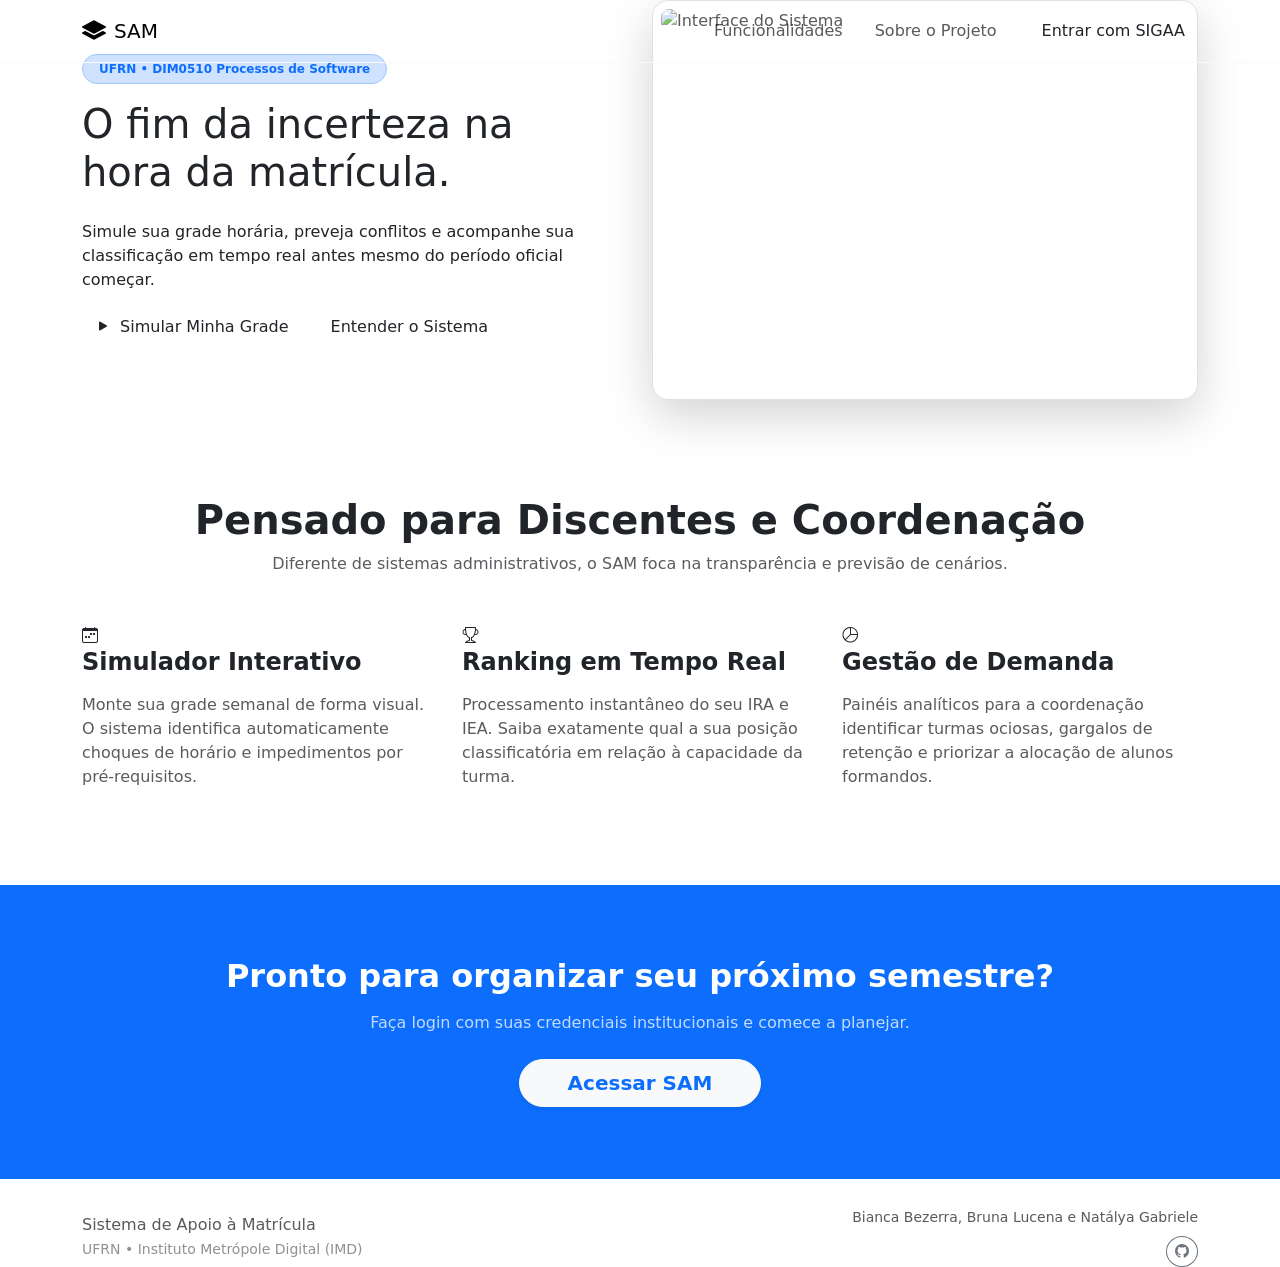
==== sam-api/src/main/resources/templates/pages/index.html @ b3eb67b0 "add thymeleaf and landinfPage" ====
<!DOCTYPE html>
<html xmlns:th="http://www.thymeleaf.org">
<head>
    <title>SAM</title>
    <script src="https://cdn.jsdelivr.net/npm/bootstrap@5.3.0/dist/js/bootstrap.bundle.min.js"></script>
    <link rel="stylesheet" th:href="@{/css/main.css}">
    <link rel="preconnect" href="https://fonts.googleapis.com">
    <link rel="preconnect" href="https://fonts.gstatic.com" crossorigin>
    <link href="https://fonts.googleapis.com/css2?family=Inter:wght@300;400;500;600;700;800&display=swap" rel="stylesheet">
    
    <link href="https://cdn.jsdelivr.net/npm/bootstrap@5.3.0/dist/css/bootstrap.min.css" rel="stylesheet">
    <link href="https://cdn.jsdelivr.net/npm/bootstrap-icons@1.10.5/font/bootstrap-icons.css" rel="stylesheet">
</head>
<body>
    <nav class="navbar navbar-expand-lg navbar-light fixed-top border-bottom border-light">
        <div class="container">
            <a class="navbar-brand d-flex align-items-center" href="/">
                <i class="bi bi-layers-fill me-2 fs-4"></i> SAM
            </a>
            <button class="navbar-toggler border-0 shadow-none" type="button" data-bs-toggle="collapse" data-bs-target="#navbarNav">
                <span class="navbar-toggler-icon"></span>
            </button>
            <div class="collapse navbar-collapse" id="navbarNav">
                <ul class="navbar-nav ms-auto align-items-center">
                    <li class="nav-item"><a class="nav-link px-3" href="#funcionalidades">Funcionalidades</a></li>
                    <li class="nav-item"><a class="nav-link px-3" href="#sobre">Sobre o Projeto</a></li>
                    <li class="nav-item ms-lg-3 mt-3 mt-lg-0">
                        <a href="#" class="btn btn-outline-custom w-100">Entrar com SIGAA</a>
                    </li>
                </ul>
            </div>
        </div>
    </nav>

    <section class="hero-section">
        <div class="container">
            <div class="row align-items-center justify-content-center text-center text-lg-start">
                <div class="col-lg-6 mb-5 mb-lg-0 pe-lg-5">
                    <span class="badge bg-primary-subtle text-primary border border-primary-subtle px-3 py-2 rounded-pill fw-semibold mb-3">
                        UFRN • DIM0510 Processos de Software
                    </span>
                    <h1 class="hero-title mb-4">O fim da incerteza na hora da matrícula.</h1>
                    <p class="hero-subtitle">
                        Simule sua grade horária, preveja conflitos e acompanhe sua classificação em tempo real antes mesmo do período oficial começar.
                    </p>
                    <div class="d-flex flex-column flex-sm-row gap-3 justify-content-center justify-content-lg-start">
                        <a href="/login" class="btn btn-primary-custom text-decoration-none">
                            <i class="bi bi-play-fill me-1"></i> Simular Minha Grade
                        </a>
                        <a href="#funcionalidades" class="btn btn-outline-custom text-decoration-none">
                            Entender o Sistema
                        </a>
                    </div>
                </div>
                <div class="col-lg-6">
                    <div class="position-relative">
                        <div class="bg-white rounded-4 shadow-lg border p-2" style="height: 400px; width: 100%; display: flex; align-items: center; justify-content: center; overflow: hidden;">
                            <img src="https://images.unsplash.com/photo-1551288049-bebda4e38f71?auto=format&fit=crop&q=80&w=800" alt="Interface do Sistema" class="img-fluid rounded-3 opacity-75" style="object-fit: cover; width: 100%; height: 100%;">
                        </div>
                    </div>
                </div>
            </div>
        </div>
    </section>

    <section id="funcionalidades" class="py-5 my-5">
        <div class="container">
            <div class="text-center mb-5">
                <h2 class="fw-bold h1">Pensado para Discentes e Coordenação</h2>
                <p class="text-muted">Diferente de sistemas administrativos, o SAM foca na transparência e previsão de cenários.</p>
            </div>

            <div class="row g-4">
                <div class="col-md-4">
                    <div class="feature-card">
                        <div class="feature-icon">
                            <i class="bi bi-calendar-week"></i>
                        </div>
                        <h4 class="fw-bold mb-3">Simulador Interativo</h4>
                        <p class="text-muted mb-0">Monte sua grade semanal de forma visual. O sistema identifica automaticamente choques de horário e impedimentos por pré-requisitos.</p>
                    </div>
                </div>
                <div class="col-md-4">
                    <div class="feature-card">
                        <div class="feature-icon">
                            <i class="bi bi-trophy"></i>
                        </div>
                        <h4 class="fw-bold mb-3">Ranking em Tempo Real</h4>
                        <p class="text-muted mb-0">Processamento instantâneo do seu IRA e IEA. Saiba exatamente qual a sua posição classificatória em relação à capacidade da turma.</p>
                    </div>
                </div>
                <div class="col-md-4">
                    <div class="feature-card">
                        <div class="feature-icon">
                            <i class="bi bi-pie-chart"></i>
                        </div>
                        <h4 class="fw-bold mb-3">Gestão de Demanda</h4>
                        <p class="text-muted mb-0">Painéis analíticos para a coordenação identificar turmas ociosas, gargalos de retenção e priorizar a alocação de alunos formandos.</p>
                    </div>
                </div>
            </div>
        </div>
    </section>

    <section class="py-5 bg-primary text-white text-center">
        <div class="container py-4">
            <h2 class="fw-bold mb-3">Pronto para organizar seu próximo semestre?</h2>
            <p class="mb-4 opacity-75">Faça login com suas credenciais institucionais e comece a planejar.</p>
            <a href="/login" class="btn btn-light btn-lg fw-bold text-primary px-5 rounded-pill shadow-sm">
                Acessar SAM
            </a>
        </div>
    </section>

    <footer id="sobre">
        <div class="container">
            <div class="row align-items-center">
                <div class="col-md-6 text-center text-md-start mb-3 mb-md-0">
                    <h5 class="fw-bold text-white mb-1"><i class="bi bi-layers-fill me-2"></i>SAM</h5>
                    <p class="mb-0 opacity-75">Sistema de Apoio à Matrícula</p>
                    <small class="opacity-50">UFRN • Instituto Metrópole Digital (IMD)</small>
                </div>
                <div class="col-md-6 text-center text-md-end">
                    <p class="mb-1 fw-semibold text-white">Desenvolvido por:</p>
                    <p class="mb-2 opacity-75 small">
                        Bianca Bezerra, Bruna Lucena e Natálya Gabriele
                    </p>
                    <a href="https://github.com/NatalyaNunes/SAM-SistemaAcademico" target="_blank" class="btn btn-sm btn-outline-secondary rounded-circle ms-2" title="GitHub">
                        <i class="bi bi-github"></i>
                    </a>
                </div>
            </div>
        </div>
    </footer>
</body>
</html>
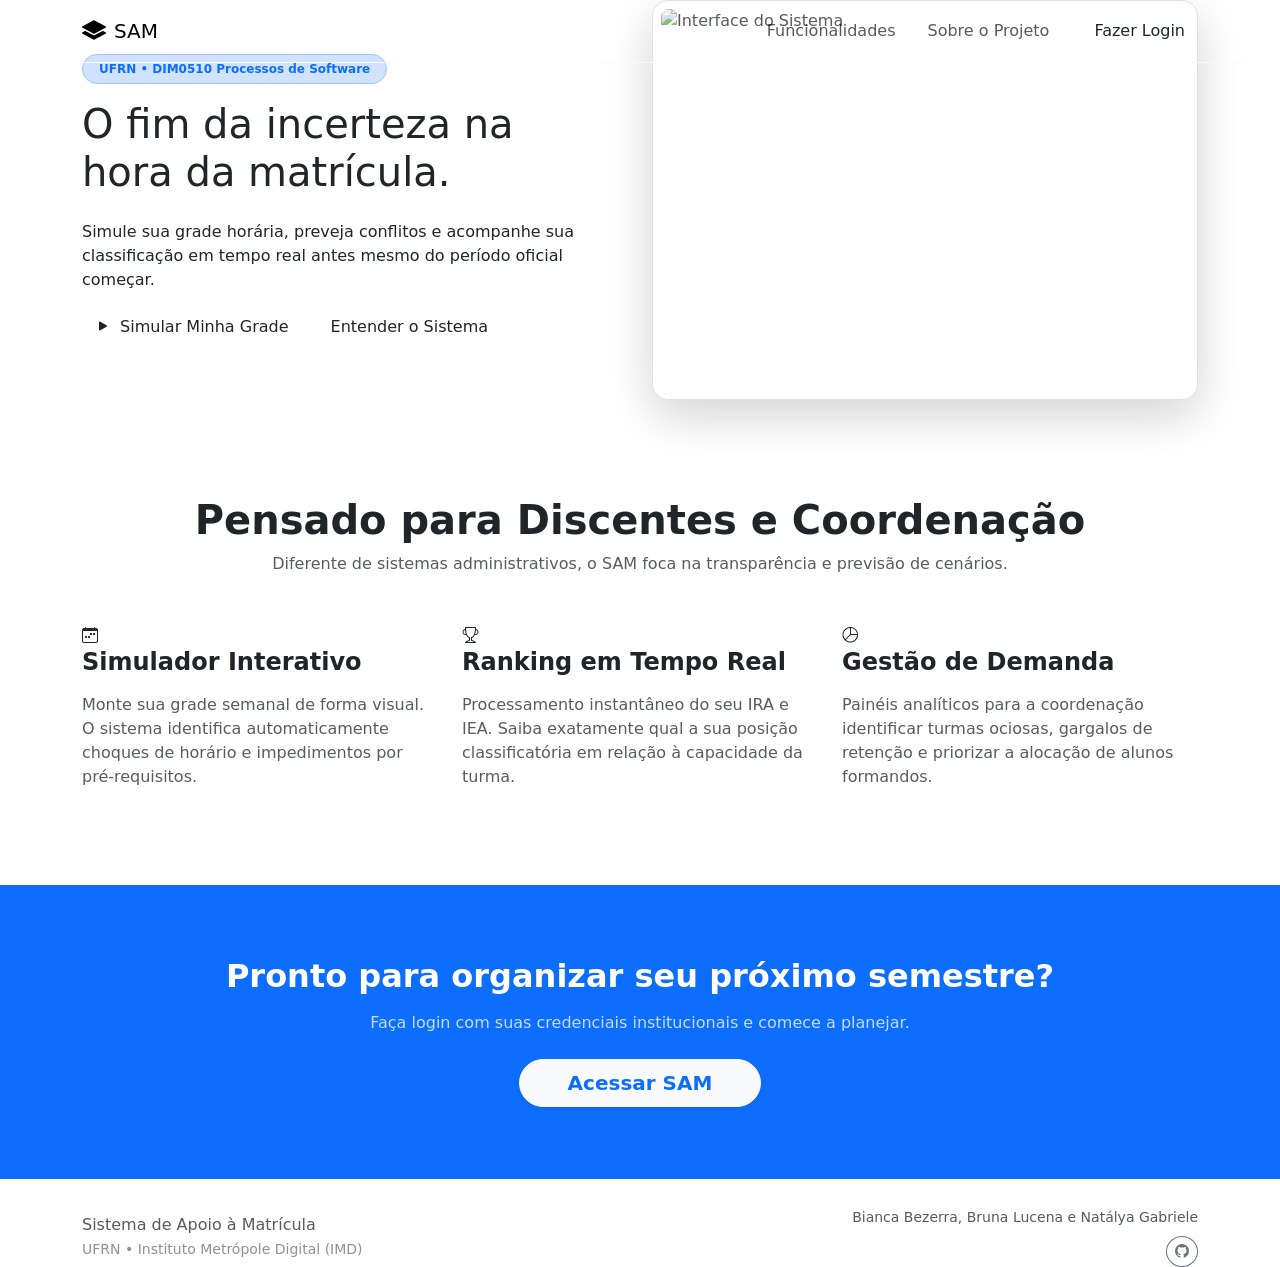
==== commit eb83122b: "add login e cadastro" ====
--- a/sam-api/src/main/resources/templates/pages/index.html
+++ b/sam-api/src/main/resources/templates/pages/index.html
@@ -1,23 +1,28 @@
 <!DOCTYPE html>
 <html xmlns:th="http://www.thymeleaf.org">
+
 <head>
     <title>SAM</title>
     <script src="https://cdn.jsdelivr.net/npm/bootstrap@5.3.0/dist/js/bootstrap.bundle.min.js"></script>
-    <link rel="stylesheet" th:href="@{/css/main.css}">
     <link rel="preconnect" href="https://fonts.googleapis.com">
     <link rel="preconnect" href="https://fonts.gstatic.com" crossorigin>
-    <link href="https://fonts.googleapis.com/css2?family=Inter:wght@300;400;500;600;700;800&display=swap" rel="stylesheet">
-    
+    <link href="https://fonts.googleapis.com/css2?family=Inter:wght@300;400;500;600;700;800&display=swap"
+        rel="stylesheet">
+
     <link href="https://cdn.jsdelivr.net/npm/bootstrap@5.3.0/dist/css/bootstrap.min.css" rel="stylesheet">
     <link href="https://cdn.jsdelivr.net/npm/bootstrap-icons@1.10.5/font/bootstrap-icons.css" rel="stylesheet">
+
+    <link rel="stylesheet" th:href="@{/css/main.css}">
 </head>
+
 <body>
-    <nav class="navbar navbar-expand-lg navbar-light fixed-top border-bottom border-light">
+    <nav class="navbar navbar-expand-lg navbar-light fixed-top border-bottom border-light py-2">
         <div class="container">
             <a class="navbar-brand d-flex align-items-center" href="/">
                 <i class="bi bi-layers-fill me-2 fs-4"></i> SAM
             </a>
-            <button class="navbar-toggler border-0 shadow-none" type="button" data-bs-toggle="collapse" data-bs-target="#navbarNav">
+            <button class="navbar-toggler border-0 shadow-none" type="button" data-bs-toggle="collapse"
+                data-bs-target="#navbarNav">
                 <span class="navbar-toggler-icon"></span>
             </button>
             <div class="collapse navbar-collapse" id="navbarNav">
@@ -25,7 +30,10 @@
                     <li class="nav-item"><a class="nav-link px-3" href="#funcionalidades">Funcionalidades</a></li>
                     <li class="nav-item"><a class="nav-link px-3" href="#sobre">Sobre o Projeto</a></li>
                     <li class="nav-item ms-lg-3 mt-3 mt-lg-0">
-                        <a href="#" class="btn btn-outline-custom w-100">Entrar com SIGAA</a>
+                        <button type="button" class="btn btn-primary-custom" data-bs-toggle="modal"
+                            data-bs-target="#loginModal">
+                            Fazer Login
+                        </button>
                     </li>
                 </ul>
             </div>
@@ -36,26 +44,31 @@
         <div class="container">
             <div class="row align-items-center justify-content-center text-center text-lg-start">
                 <div class="col-lg-6 mb-5 mb-lg-0 pe-lg-5">
-                    <span class="badge bg-primary-subtle text-primary border border-primary-subtle px-3 py-2 rounded-pill fw-semibold mb-3">
+                    <span
+                        class="badge bg-primary-subtle text-primary border border-primary-subtle px-3 py-2 rounded-pill fw-semibold mb-3">
                         UFRN • DIM0510 Processos de Software
                     </span>
                     <h1 class="hero-title mb-4">O fim da incerteza na hora da matrícula.</h1>
                     <p class="hero-subtitle">
-                        Simule sua grade horária, preveja conflitos e acompanhe sua classificação em tempo real antes mesmo do período oficial começar.
+                        Simule sua grade horária, preveja conflitos e acompanhe sua classificação em tempo real antes
+                        mesmo do período oficial começar.
                     </p>
                     <div class="d-flex flex-column flex-sm-row gap-3 justify-content-center justify-content-lg-start">
-                        <a href="/login" class="btn btn-primary-custom text-decoration-none">
+                        <a href="#loginModal" data-bs-toggle="modal" class="btn btn-primary-custom text-decoration-none">
                             <i class="bi bi-play-fill me-1"></i> Simular Minha Grade
                         </a>
-                        <a href="#funcionalidades" class="btn btn-outline-custom text-decoration-none">
+                        <a href="#funcionalidades" class="btn btn-outline-custom">
                             Entender o Sistema
                         </a>
                     </div>
                 </div>
                 <div class="col-lg-6">
                     <div class="position-relative">
-                        <div class="bg-white rounded-4 shadow-lg border p-2" style="height: 400px; width: 100%; display: flex; align-items: center; justify-content: center; overflow: hidden;">
-                            <img src="https://images.unsplash.com/photo-1551288049-bebda4e38f71?auto=format&fit=crop&q=80&w=800" alt="Interface do Sistema" class="img-fluid rounded-3 opacity-75" style="object-fit: cover; width: 100%; height: 100%;">
+                        <div class="bg-white rounded-4 shadow-lg border p-2"
+                            style="height: 400px; width: 100%; display: flex; align-items: center; justify-content: center; overflow: hidden;">
+                            <img src="https://images.unsplash.com/photo-1551288049-bebda4e38f71?auto=format&fit=crop&q=80&w=800"
+                                alt="Interface do Sistema" class="img-fluid rounded-3 opacity-75"
+                                style="object-fit: cover; width: 100%; height: 100%;">
                         </div>
                     </div>
                 </div>
@@ -67,7 +80,8 @@
         <div class="container">
             <div class="text-center mb-5">
                 <h2 class="fw-bold h1">Pensado para Discentes e Coordenação</h2>
-                <p class="text-muted">Diferente de sistemas administrativos, o SAM foca na transparência e previsão de cenários.</p>
+                <p class="text-muted">Diferente de sistemas administrativos, o SAM foca na transparência e previsão de
+                    cenários.</p>
             </div>
 
             <div class="row g-4">
@@ -77,7 +91,8 @@
                             <i class="bi bi-calendar-week"></i>
                         </div>
                         <h4 class="fw-bold mb-3">Simulador Interativo</h4>
-                        <p class="text-muted mb-0">Monte sua grade semanal de forma visual. O sistema identifica automaticamente choques de horário e impedimentos por pré-requisitos.</p>
+                        <p class="text-muted mb-0">Monte sua grade semanal de forma visual. O sistema identifica
+                            automaticamente choques de horário e impedimentos por pré-requisitos.</p>
                     </div>
                 </div>
                 <div class="col-md-4">
@@ -86,7 +101,8 @@
                             <i class="bi bi-trophy"></i>
                         </div>
                         <h4 class="fw-bold mb-3">Ranking em Tempo Real</h4>
-                        <p class="text-muted mb-0">Processamento instantâneo do seu IRA e IEA. Saiba exatamente qual a sua posição classificatória em relação à capacidade da turma.</p>
+                        <p class="text-muted mb-0">Processamento instantâneo do seu IRA e IEA. Saiba exatamente qual a
+                            sua posição classificatória em relação à capacidade da turma.</p>
                     </div>
                 </div>
                 <div class="col-md-4">
@@ -95,7 +111,8 @@
                             <i class="bi bi-pie-chart"></i>
                         </div>
                         <h4 class="fw-bold mb-3">Gestão de Demanda</h4>
-                        <p class="text-muted mb-0">Painéis analíticos para a coordenação identificar turmas ociosas, gargalos de retenção e priorizar a alocação de alunos formandos.</p>
+                        <p class="text-muted mb-0">Painéis analíticos para a coordenação identificar turmas ociosas,
+                            gargalos de retenção e priorizar a alocação de alunos formandos.</p>
                     </div>
                 </div>
             </div>
@@ -125,12 +142,193 @@
                     <p class="mb-2 opacity-75 small">
                         Bianca Bezerra, Bruna Lucena e Natálya Gabriele
                     </p>
-                    <a href="https://github.com/NatalyaNunes/SAM-SistemaAcademico" target="_blank" class="btn btn-sm btn-outline-secondary rounded-circle ms-2" title="GitHub">
+                    <a href="https://github.com/NatalyaNunes/SAM-SistemaAcademico" target="_blank"
+                        class="btn btn-sm btn-outline-secondary rounded-circle ms-2" title="GitHub">
                         <i class="bi bi-github"></i>
                     </a>
                 </div>
             </div>
         </div>
     </footer>
+    <div class="modal fade" id="loginModal" tabindex="-1" aria-labelledby="loginModalLabel" aria-hidden="true">
+        <div class="modal-dialog modal-dialog-centered">
+            <div class="modal-content card">
+
+                <div class="modal-header border-0 pb-0">
+                    <h5 class="modal-title w-100 text-center fw-bold" style="color: var(--text-main);"
+                        id="loginModalLabel">Bem-vindo de volta</h5>
+                    <button type="button" class="btn-close" data-bs-dismiss="modal" aria-label="Fechar"></button>
+                </div>
+
+                <div class="modal-body p-4 p-md-5 pt-3">
+                    <p class="text-center mb-4" style="color: var(--text-muted);">Insira suas credenciais para acessar o
+                        sistema.</p>
+
+                    <form>
+                        <div class="mb-3">
+                            <label for="emailInput" class="form-label fw-semibold"
+                                style="color: var(--text-main);">E-mail</label>
+                            <input type="email" class="form-control form-control-custom" id="emailInput"
+                                placeholder="seu@email.com" required>
+                        </div>
+
+                        <div class="mb-4">
+                            <label for="passwordInput" class="form-label fw-semibold"
+                                style="color: var(--text-main);">Senha</label>
+                            <input type="password" class="form-control form-control-custom" id="passwordInput"
+                                placeholder="••••••••" required>
+                        </div>
+
+                        <div class="d-grid mt-4">
+                            <button type="submit" class="btn btn-primary-custom w-100">Entrar</button>
+                        </div>
+                        <div class="text-end mt-2">
+                            <a href="#cadastroAlunoModal" data-bs-toggle="modal" class="text-decoration-none small"
+                                style="color: var(--primary); font-weight: 600;">Ainda não tem uma conta? Cadastre-se
+                                aqui!</a>
+                        </div>
+                    </form>
+                </div>
+            </div>
+        </div>
+    </div>
+
+    <div class="modal fade" id="cadastroAlunoModal" tabindex="-1" aria-labelledby="cadastroAlunoModalLabel"
+        aria-hidden="true">
+        <div class="modal-dialog modal-dialog-centered modal-lg">
+            <div class="modal-content card border-0">
+
+                <div class="modal-header border-0 pb-0 pt-4 px-4 px-md-5 position-relative">
+                    <button type="button" class="btn-close position-absolute top-0 end-0 mt-4 me-4"
+                        data-bs-dismiss="modal" aria-label="Fechar"></button>
+
+                    <div class="w-100 text-center">
+                        <div class="feature-icon mx-auto mb-3">
+                            <i class="bi bi-person-plus-fill"></i>
+                        </div>
+                        <h4 class="fw-bold" style="color: var(--text-main);" id="cadastroAlunoModalLabel">Cadastrar Novo
+                            Aluno</h4>
+                        <p class="mb-0" style="color: var(--text-muted);">Preencha as informações acadêmicas e de acesso
+                            do aluno.</p>
+                    </div>
+                </div>
+
+                <div class="modal-body p-4 p-md-5 pt-4">
+                    <form>
+                        <div class="mb-4">
+                            <label for="nomeAluno" class="form-label fw-semibold" style="color: var(--text-main);">Nome
+                                Completo</label>
+                            <input type="text" class="form-control form-control-custom" id="nomeAluno"
+                                placeholder="Ex: João da Silva" required>
+                        </div>
+
+                        <div class="row">
+                            <div class="col-md-6 mb-4">
+                                <label for="matricula" class="form-label fw-semibold"
+                                    style="color: var(--text-main);">Matrícula</label>
+                                <input type="text" class="form-control form-control-custom" id="matricula"
+                                    placeholder="Ex: 20240012345" required>
+                            </div>
+                            <div class="col-md-6 mb-4">
+                                <label for="emailInstitucional" class="form-label fw-semibold"
+                                    style="color: var(--text-main);">E-mail Institucional</label>
+                                <input type="email" class="form-control form-control-custom" id="emailInstitucional"
+                                    placeholder="aluno@instituicao.edu.br" required>
+                            </div>
+                        </div>
+
+                        <div class="row">
+                            <div class="col-md-6 mb-4">
+                                <label for="curso" class="form-label fw-semibold"
+                                    style="color: var(--text-main);">Curso</label>
+                                <select class="form-select form-control-custom" id="curso" required>
+                                    <option value="" selected disabled>Selecione o curso...</option>
+                                    <option value="BTI">Bacharelado em Tecnologia da Informação (BTI)</option>
+                                    <option value="ENG_COMP">Engenharia de Computação</option>
+                                    <option value="CIENCIA_COMP">Ciência da Computação</option>
+                                    <option value="SISTEMAS">Sistemas de Informação</option>
+                                </select>
+                            </div>
+                            <div class="col-md-6 mb-4">
+                                <label for="periodo" class="form-label fw-semibold"
+                                    style="color: var(--text-main);">Período Atual</label>
+                                <input type="text" class="form-control form-control-custom" id="periodo"
+                                    placeholder="5°" required>
+                            </div>
+                        </div>
+
+                        <div class="row">
+                            <div class="col-md-6 mb-4">
+                                <label for="ira" class="form-label fw-semibold"
+                                    style="color: var(--text-main);">IRA</label>
+                                <input type="text" class="form-control form-control-custom" id="ira"
+                                    placeholder="Ex: 8.5" required>
+                            </div>
+                            <div class="col-md-6 mb-4">
+                                <label for="iea" class="form-label fw-semibold"
+                                    style="color: var(--text-main);">IEA</label>
+                                <input type="text" class="form-control form-control-custom" id="iea"
+                                    placeholder="Ex: 8.5" required>
+                            </div>
+                        </div>
+
+                        <div class="row">
+                            <div class="col-md-6 mb-4">
+                                <label class="form-label fw-semibold d-block" style="color: var(--text-main);">É
+                                    concluinte?</label>
+
+                                <div class="mt-2 d-flex gap-4">
+                                    <div class="form-check">
+                                        <input class="form-check-input" type="radio" name="is_concluinte"
+                                            id="concluinte_sim" value="sim" required>
+                                        <label class="form-check-label" for="concluinte_sim"
+                                            style="color: var(--text-main);">
+                                            Sim
+                                        </label>
+                                    </div>
+
+                                    <div class="form-check">
+                                        <input class="form-check-input" type="radio" name="is_concluinte"
+                                            id="concluinte_nao" value="nao" required>
+                                        <label class="form-check-label" for="concluinte_nao"
+                                            style="color: var(--text-main);">
+                                            Não
+                                        </label>
+                                    </div>
+                                </div>
+                            </div>
+                        </div>
+
+                        <div class="row">
+                            <div class="col-md-6 mb-4">
+                                <label for="senhaProvisoria" class="form-label fw-semibold"
+                                    style="color: var(--text-main);">Senha Provisória</label>
+                                <input type="password" class="form-control form-control-custom" id="senhaProvisoria"
+                                    placeholder="••••••••" required>
+                            </div>
+                            <div class="col-md-6 mb-4">
+                                <label for="confirmaSenha" class="form-label fw-semibold"
+                                    style="color: var(--text-main);">Confirmar Senha</label>
+                                <input type="password" class="form-control form-control-custom" id="confirmaSenha"
+                                    placeholder="••••••••" required>
+                            </div>
+                        </div>
+
+                        <div class="d-flex justify-content-end gap-3 mt-2 pt-4 border-top">
+                            <button type="button" class="btn btn-outline-custom"
+                                data-bs-dismiss="modal">Cancelar</button>
+                            <button type="submit" class="btn btn-primary-custom">Salvar Cadastro</button>
+                        </div>
+                    </form>
+                    <div class="text-end mt-2">
+                        <a href="#loginModal" data-bs-toggle="modal" class="text-decoration-none small"
+                            style="color: var(--primary); font-weight: 600;">Já possui conta? Faça login aqui!</a>
+                    </div>
+                </div>
+            </div>
+        </div>
+    </div>
+
 </body>
+
 </html>
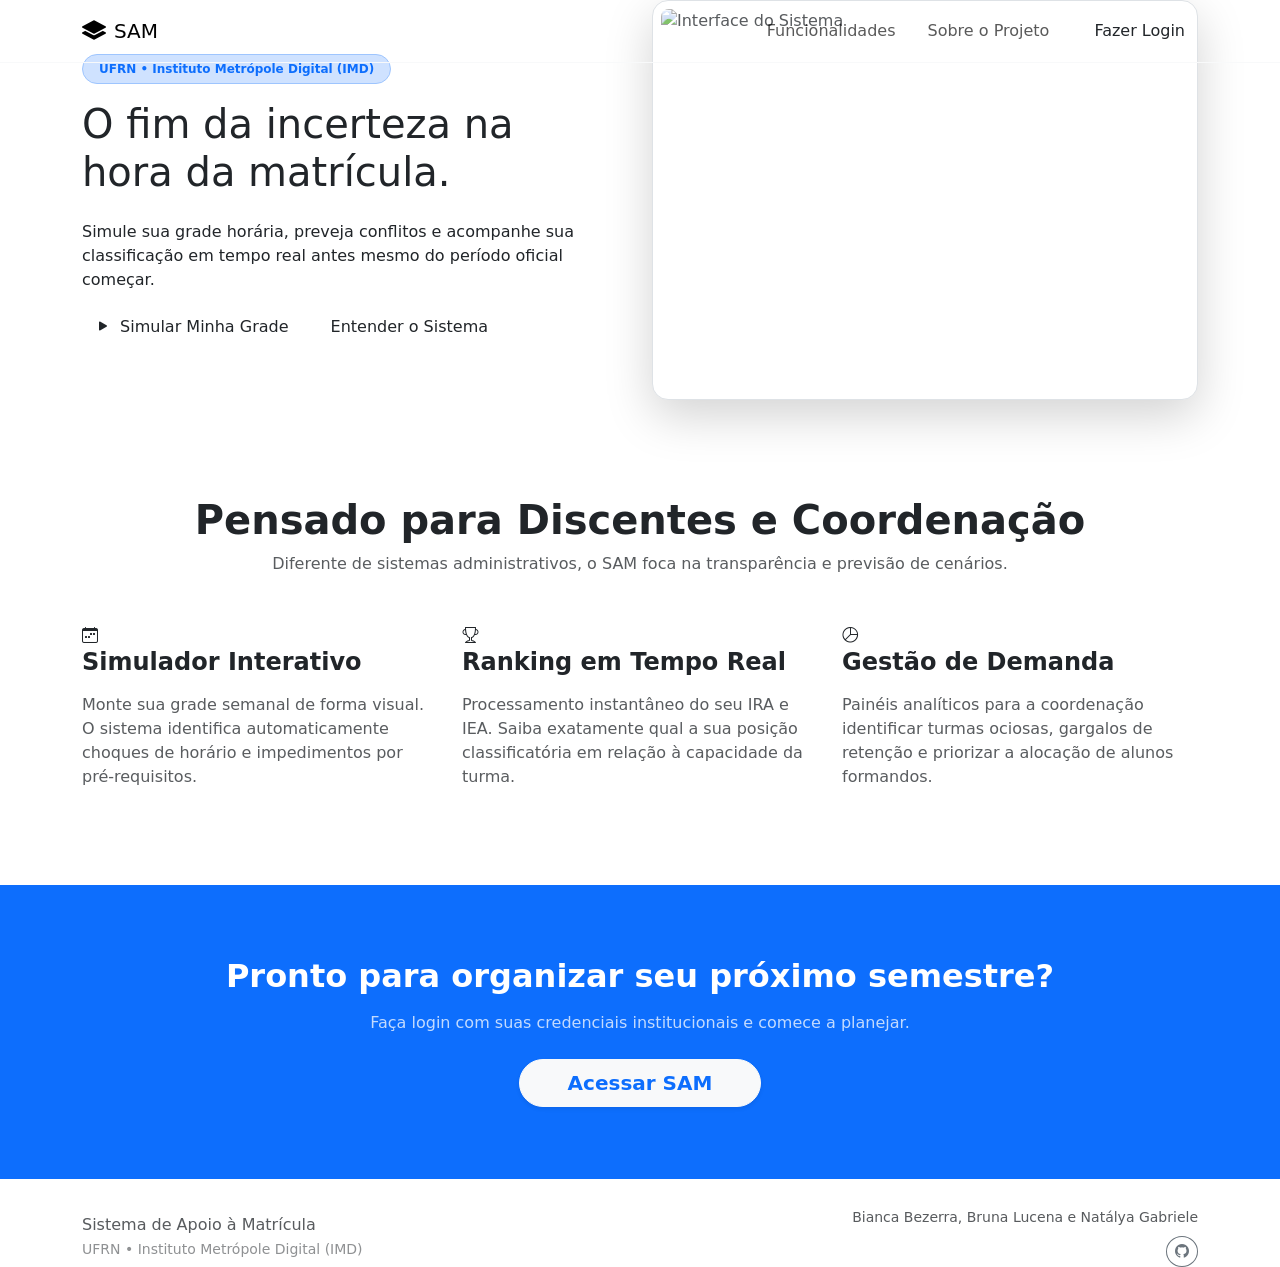
==== commit d1101fa5: "feat: merge main" ====
--- a/sam-api/src/main/resources/templates/pages/index.html
+++ b/sam-api/src/main/resources/templates/pages/index.html
@@ -13,6 +13,7 @@
     <link href="https://cdn.jsdelivr.net/npm/bootstrap-icons@1.10.5/font/bootstrap-icons.css" rel="stylesheet">
 
     <link rel="stylesheet" th:href="@{/css/main.css}">
+    <script th:src="@{/js/gestaoPerfil.js}"></script>
 </head>
 
 <body>
@@ -46,7 +47,7 @@
                 <div class="col-lg-6 mb-5 mb-lg-0 pe-lg-5">
                     <span
                         class="badge bg-primary-subtle text-primary border border-primary-subtle px-3 py-2 rounded-pill fw-semibold mb-3">
-                        UFRN • DIM0510 Processos de Software
+                        UFRN • Instituto Metrópole Digital (IMD)
                     </span>
                     <h1 class="hero-title mb-4">O fim da incerteza na hora da matrícula.</h1>
                     <p class="hero-subtitle">
@@ -123,7 +124,7 @@
         <div class="container py-4">
             <h2 class="fw-bold mb-3">Pronto para organizar seu próximo semestre?</h2>
             <p class="mb-4 opacity-75">Faça login com suas credenciais institucionais e comece a planejar.</p>
-            <a href="/login" class="btn btn-light btn-lg fw-bold text-primary px-5 rounded-pill shadow-sm">
+            <a href="#loginModal" class="btn btn-light btn-lg fw-bold text-primary px-5 rounded-pill shadow-sm" data-bs-toggle="modal">
                 Acessar SAM
             </a>
         </div>
@@ -164,7 +165,7 @@
                     <p class="text-center mb-4" style="color: var(--text-muted);">Insira suas credenciais para acessar o
                         sistema.</p>
 
-                    <form>
+                    <form id="formLogin">
                         <div class="mb-3">
                             <label for="emailInput" class="form-label fw-semibold"
                                 style="color: var(--text-main);">E-mail</label>
@@ -214,7 +215,7 @@
                 </div>
 
                 <div class="modal-body p-4 p-md-5 pt-4">
-                    <form>
+                    <form id="formCadastroAluno">
                         <div class="mb-4">
                             <label for="nomeAluno" class="form-label fw-semibold" style="color: var(--text-main);">Nome
                                 Completo</label>
